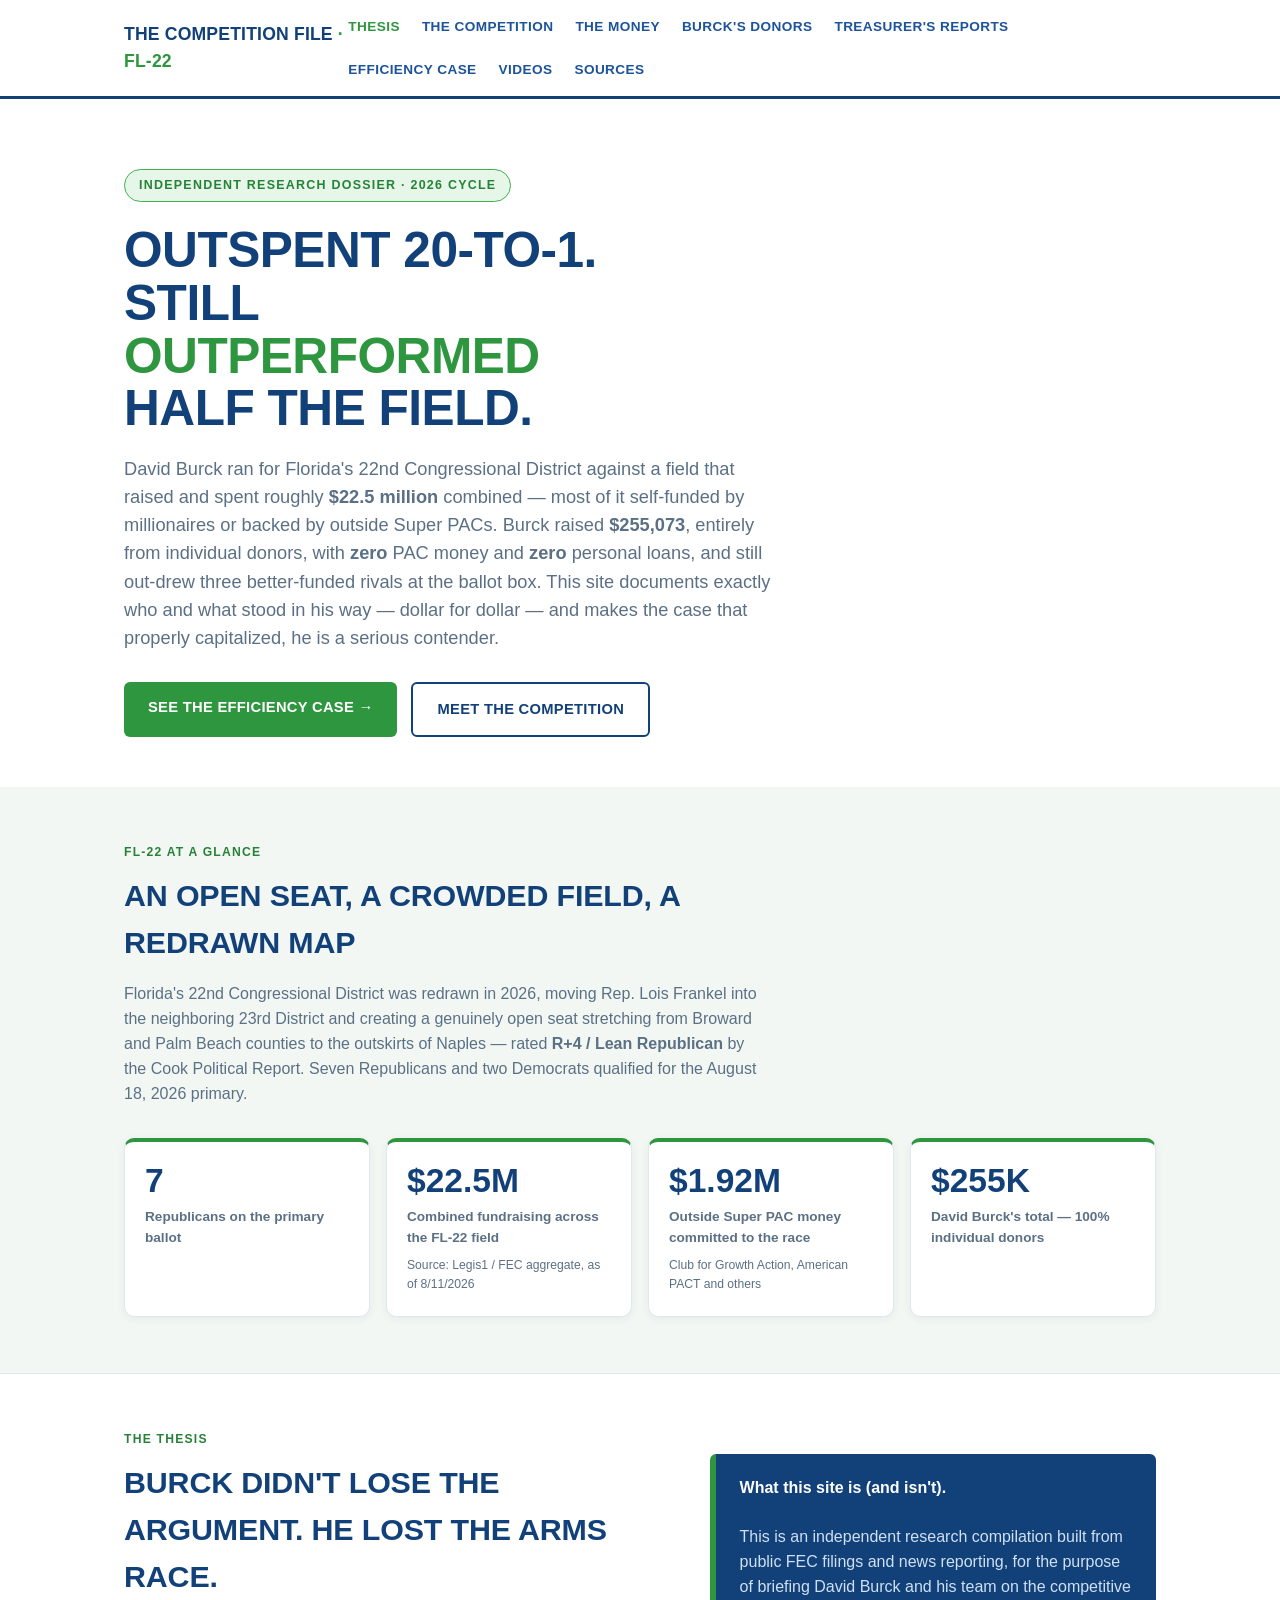
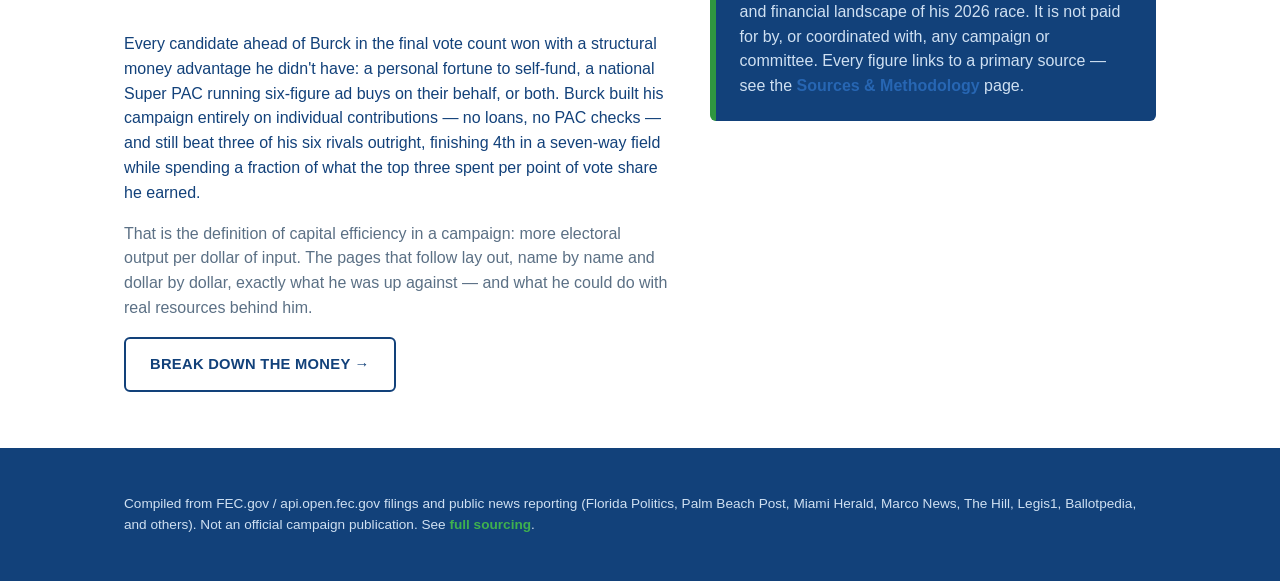
==== index.html @ 6a0e6aef "Build FL-22 opposition & capital-efficiency research site Independent research dossier for David Bur" ====
<!DOCTYPE html>
<html lang="en">
<head>
<meta charset="UTF-8">
<meta name="viewport" content="width=device-width, initial-scale=1.0">
<title>The Case for Capital: David Burck, FL-22</title>
<meta name="description" content="An independent research dossier on the 2026 FL-22 Republican primary: David Burck's competition, every dollar behind them, every dollar behind him, and the capital-efficiency case for backing him again.">
<meta property="og:title" content="The Case for Capital: David Burck, FL-22">
<meta property="og:description" content="Every opponent. Every dollar. The capital-efficiency case for David Burck's next run.">
<meta property="og:image" content="https://aeventures.github.io/burck-opposition-report/assets/og.png">
<meta property="og:image:width" content="1200">
<meta property="og:image:height" content="630">
<meta property="og:url" content="https://aeventures.github.io/burck-opposition-report/">
<meta property="og:type" content="website">
<meta name="twitter:card" content="summary_large_image">
<link rel="stylesheet" href="css/style.css">
</head>
<body>
<header class="site">
  <div class="wrap">
    <div class="brand">THE COMPETITION FILE <span>· FL-22</span></div>
    <nav class="main">
      <a href="index.html" class="active">Thesis</a>
      <a href="opponents.html">The Competition</a>
      <a href="money.html">The Money</a>
      <a href="donors.html">Burck's Donors</a>
      <a href="treasurer-reports.html">Treasurer's Reports</a>
      <a href="efficiency.html">Efficiency Case</a>
      <a href="videos.html">Videos</a>
      <a href="sources.html">Sources</a>
    </nav>
  </div>
</header>

<section class="hero">
  <div class="wrap">
    <span class="eyebrow">Independent Research Dossier · 2026 Cycle</span>
    <h1>Outspent 20-to-1. Still <span class="accent">outperformed</span> half the field.</h1>
    <p class="lede">
      David Burck ran for Florida's 22nd Congressional District against a field that raised and spent
      roughly <strong>$22.5 million</strong> combined — most of it self-funded by millionaires or backed
      by outside Super PACs. Burck raised <strong>$255,073</strong>, entirely from individual donors,
      with <strong>zero</strong> PAC money and <strong>zero</strong> personal loans, and still out-drew
      three better-funded rivals at the ballot box. This site documents exactly who and what stood in his
      way — dollar for dollar — and makes the case that properly capitalized, he is a serious contender.
    </p>
    <div class="cta-row">
      <a class="btn gold" href="efficiency.html">See the efficiency case →</a>
      <a class="btn ghost" href="opponents.html">Meet the competition</a>
    </div>
  </div>
</section>

<section>
  <div class="wrap">
    <div class="section-head">
      <span class="kicker">FL-22 at a glance</span>
      <h2>An open seat, a crowded field, a redrawn map</h2>
      <p class="dim">Florida's 22nd Congressional District was redrawn in 2026, moving Rep. Lois Frankel
      into the neighboring 23rd District and creating a genuinely open seat stretching from Broward and
      Palm Beach counties to the outskirts of Naples — rated <strong>R+4 / Lean Republican</strong> by the
      Cook Political Report. Seven Republicans and two Democrats qualified for the August 18, 2026
      primary.</p>
    </div>
    <div class="stat-grid">
      <div class="stat-card">
        <div class="num">7</div>
        <div class="label">Republicans on the primary ballot</div>
      </div>
      <div class="stat-card">
        <div class="num">$22.5M</div>
        <div class="label">Combined fundraising across the FL-22 field</div>
        <div class="sub">Source: Legis1 / FEC aggregate, as of 8/11/2026</div>
      </div>
      <div class="stat-card">
        <div class="num">$1.92M</div>
        <div class="label">Outside Super PAC money committed to the race</div>
        <div class="sub">Club for Growth Action, American PACT and others</div>
      </div>
      <div class="stat-card">
        <div class="num">$255K</div>
        <div class="label">David Burck's total — 100% individual donors</div>
      </div>
    </div>
  </div>
</section>

<section>
  <div class="wrap two-col">
    <div>
      <div class="section-head">
        <span class="kicker">The thesis</span>
        <h2>Burck didn't lose the argument. He lost the arms race.</h2>
      </div>
      <p>Every candidate ahead of Burck in the final vote count won with a structural money advantage he
      didn't have: a personal fortune to self-fund, a national Super PAC running six-figure ad buys on
      their behalf, or both. Burck built his campaign entirely on individual contributions — no loans, no
      PAC checks — and still beat three of his six rivals outright, finishing 4th in a seven-way field
      while spending a fraction of what the top three spent per point of vote share he earned.</p>
      <p class="dim">That is the definition of capital efficiency in a campaign: more electoral output per
      dollar of input. The pages that follow lay out, name by name and dollar by dollar, exactly what he
      was up against — and what he could do with real resources behind him.</p>
      <div class="cta-row">
        <a class="btn ghost" href="money.html">Break down the money →</a>
      </div>
    </div>
    <div class="callout">
      <strong>What this site is (and isn't).</strong><br><br>
      This is an independent research compilation built from public FEC filings and news reporting, for
      the purpose of briefing David Burck and his team on the competitive and financial landscape of his
      2026 race. It is not paid for by, or coordinated with, any campaign or committee. Every figure links
      to a primary source — see the <a href="sources.html">Sources &amp; Methodology</a> page.
    </div>
  </div>
</section>

<footer class="site">
  <div class="wrap">
    <p>Compiled from FEC.gov / api.open.fec.gov filings and public news reporting (Florida Politics, Palm
    Beach Post, Miami Herald, Marco News, The Hill, Legis1, Ballotpedia, and others). Not an official
    campaign publication. See <a href="sources.html">full sourcing</a>.</p>
  </div>
</footer>

</body>
</html>
---- css/style.css ----
:root {
  /* Campaign infographic palette: deep navy, kelly green, crisp white */
  --white: #ffffff;
  --cloud: #f2f7f3;
  --navy-950: #0a3161;
  --navy-900: #12417a;
  --navy-800: #1c539a;
  --navy-700: #2766b3;
  --navy-line: #d7e3f2;
  --green-900: #1f6b2e;
  --green-800: #278238;
  --green-700: #2f9640;
  --green-600: #3fb14e;
  --green-light: #e6f7e9;
  --ink: #12417a;
  --muted: #5b7085;
  --card: #ffffff;
  --border: #e0e7ee;
  --sans: "Helvetica Neue", Arial, "Segoe UI", sans-serif;
  --head: "Arial Black", "Helvetica Neue", Arial, sans-serif;
}

* { box-sizing: border-box; }

html { scroll-behavior: smooth; }

body {
  margin: 0;
  background: var(--white);
  color: var(--ink);
  font-family: var(--sans);
  line-height: 1.55;
  -webkit-font-smoothing: antialiased;
}

a { color: var(--navy-700); text-decoration: none; font-weight: 600; }
a:hover { text-decoration: underline; }

.wrap {
  max-width: 1080px;
  margin: 0 auto;
  padding: 0 24px;
}

/* Nav */
header.site {
  position: sticky;
  top: 0;
  z-index: 50;
  background: var(--white);
  border-bottom: 3px solid var(--navy-900);
}
header.site .wrap {
  display: flex;
  align-items: center;
  justify-content: space-between;
  padding-top: 16px;
  padding-bottom: 16px;
}
.brand {
  font-family: var(--head);
  font-weight: 900;
  font-size: 1.1rem;
  color: var(--navy-900);
  letter-spacing: 0.01em;
  text-transform: uppercase;
}
.brand span { color: var(--green-700); }
nav.main { display: flex; gap: 22px; flex-wrap: wrap; }
nav.main a {
  color: var(--navy-800);
  font-size: 0.85rem;
  font-weight: 800;
  text-transform: uppercase;
  letter-spacing: 0.03em;
}
nav.main a:hover, nav.main a.active { color: var(--green-700); text-decoration: none; }

/* Hero */
.hero {
  padding: 70px 0 50px;
  border-bottom: none;
}
.eyebrow {
  display: inline-block;
  color: var(--green-800);
  font-weight: 800;
  letter-spacing: 0.1em;
  text-transform: uppercase;
  font-size: 0.78rem;
  background: var(--green-light);
  border: 1px solid var(--green-600);
  padding: 6px 14px;
  border-radius: 999px;
  margin-bottom: 22px;
}
h1 {
  font-family: var(--head);
  font-weight: 900;
  text-transform: uppercase;
  font-size: clamp(2rem, 4.6vw, 3.1rem);
  line-height: 1.06;
  margin: 0 0 20px;
  max-width: 18ch;
  color: var(--navy-900);
  letter-spacing: -0.01em;
}
h1 .accent { color: var(--green-700); }
.lede {
  font-size: 1.14rem;
  color: var(--muted);
  max-width: 64ch;
  margin: 0 0 30px;
}
.cta-row { display: flex; gap: 14px; flex-wrap: wrap; }
.btn {
  display: inline-block;
  padding: 14px 24px;
  border-radius: 6px;
  font-weight: 800;
  font-size: 0.92rem;
  letter-spacing: 0.02em;
  text-transform: uppercase;
}
.btn.gold { background: var(--green-700); color: var(--white); }
.btn.gold:hover { text-decoration: none; background: var(--green-800); }
.btn.ghost { border: 2px solid var(--navy-900); color: var(--navy-900); }
.btn.ghost:hover { text-decoration: none; background: var(--navy-900); color: var(--white); }

/* Sections */
section { padding: 56px 0; border-bottom: 1px solid var(--border); }
section:nth-of-type(even) { background: var(--cloud); }
section:last-of-type { border-bottom: none; }
.section-head { max-width: 72ch; margin-bottom: 32px; }
.section-head .kicker {
  color: var(--green-800);
  font-weight: 800;
  text-transform: uppercase;
  letter-spacing: 0.1em;
  font-size: 0.76rem;
  display: block;
  margin-bottom: 10px;
}
h2 {
  font-family: var(--head);
  font-weight: 900;
  text-transform: uppercase;
  font-size: clamp(1.4rem, 3vw, 1.9rem);
  margin: 0 0 12px;
  color: var(--navy-900);
  letter-spacing: -0.005em;
}
h3 { font-family: var(--head); font-weight: 900; font-size: 1.1rem; margin: 0 0 8px; color: var(--navy-900); text-transform: uppercase; }
p.dim { color: var(--muted); }

/* Stat grid */
.stat-grid { display: grid; grid-template-columns: repeat(auto-fit, minmax(200px, 1fr)); gap: 16px; }
.stat-card {
  background: var(--white);
  border: 1px solid var(--border);
  border-top: 4px solid var(--green-700);
  border-radius: 10px;
  padding: 22px 20px;
  box-shadow: 0 2px 8px rgba(13,43,82,0.06);
}
.stat-card .num { font-family: var(--head); font-weight: 900; font-size: 2.1rem; color: var(--navy-900); line-height: 1; margin-bottom: 8px; }
.stat-card .label { color: var(--muted); font-size: 0.85rem; font-weight: 600; }
.stat-card .sub { color: var(--muted); font-size: 0.76rem; margin-top: 8px; }

/* Cards / opponents */
.card-grid { display: grid; grid-template-columns: repeat(auto-fit, minmax(300px, 1fr)); gap: 20px; }
.opp-card {
  background: var(--white);
  border: 1px solid var(--border);
  border-radius: 12px;
  padding: 24px;
  box-shadow: 0 2px 8px rgba(13,43,82,0.06);
}
.opp-card.winner { border: 2px solid var(--navy-900); box-shadow: 0 4px 14px rgba(13,43,82,0.14); }
.opp-card .rank {
  display: inline-block;
  font-size: 0.7rem;
  font-weight: 800;
  letter-spacing: 0.06em;
  text-transform: uppercase;
  color: var(--white);
  background: var(--green-700);
  border-radius: 6px;
  padding: 5px 11px;
  margin-bottom: 12px;
}
.opp-card .rank.muted { background: var(--navy-800); color: var(--white); }
.opp-card .meta { color: var(--muted); font-size: 0.88rem; margin-bottom: 14px; }
.opp-card ul { margin: 10px 0 14px; padding-left: 18px; color: var(--ink); font-size: 0.94rem; }
.opp-card ul li { margin-bottom: 6px; }
.opp-card .money-line { display: flex; justify-content: space-between; font-size: 0.9rem; border-top: 1px dashed var(--border); padding-top: 10px; margin-top: 10px; color: var(--muted); }
.opp-card .money-line b { color: var(--navy-900); }
.opp-card .vote-bar-track { background: var(--navy-line); border-radius: 999px; height: 10px; overflow: hidden; margin: 10px 0; }
.opp-card .vote-bar-fill { background: var(--green-700); height: 100%; }
.opp-card .sources { margin-top: 14px; font-size: 0.76rem; color: var(--muted); }
.opp-card .sources a { color: var(--muted); font-weight: 400; }

/* Bar chart (CSS) */
.barchart { display: flex; flex-direction: column; gap: 14px; }
.bar-row { display: grid; grid-template-columns: 160px 1fr 110px; align-items: center; gap: 14px; }
.bar-row .name { font-weight: 800; font-size: 0.9rem; color: var(--navy-900); }
.bar-row .name.you { color: var(--green-800); }
.bar-track { background: var(--navy-line); border-radius: 4px; height: 24px; overflow: hidden; }
.bar-fill { height: 100%; background: var(--navy-700); border-radius: 4px 0 0 4px; }
.bar-fill.you { background: var(--green-700); }
.bar-fill.win { background: var(--navy-900); }
.bar-row .val { text-align: right; font-variant-numeric: tabular-nums; color: var(--navy-900); font-weight: 700; font-size: 0.9rem; }

/* Table */
table.data { width: 100%; border-collapse: collapse; font-size: 0.9rem; }
table.data th, table.data td { text-align: left; padding: 11px 12px; border-bottom: 1px solid var(--border); }
table.data th { background: var(--navy-900); color: var(--white); text-transform: uppercase; font-size: 0.7rem; letter-spacing: 0.05em; }
table.data td { color: var(--ink); }
table.data tr:hover td { background: var(--green-light); }
.table-wrap { overflow-x: auto; border: 1px solid var(--border); border-radius: 10px; background: var(--white); }
.table-wrap table.data { min-width: 620px; }
.table-wrap table.data th:first-child { border-top-left-radius: 10px; }
.table-wrap table.data th:last-child { border-top-right-radius: 10px; }
input.search {
  width: 100%;
  max-width: 360px;
  padding: 12px 14px;
  border-radius: 6px;
  border: 2px solid var(--navy-line);
  background: var(--white);
  color: var(--ink);
  font-size: 0.95rem;
  margin-bottom: 16px;
}
input.search:focus { outline: none; border-color: var(--green-700); }
input.search::placeholder { color: var(--muted); }

.pill {
  display: inline-block;
  padding: 4px 11px;
  border-radius: 5px;
  font-size: 0.7rem;
  font-weight: 800;
  text-transform: uppercase;
  letter-spacing: 0.03em;
}
.pill.zero { background: var(--green-light); color: var(--green-900); border: 1px solid var(--green-700); }
.pill.self { background: var(--navy-line); color: var(--navy-900); border: 1px solid var(--navy-800); }

.callout {
  background: var(--navy-900);
  border-left: 6px solid var(--green-700);
  border-radius: 6px;
  padding: 22px 24px;
  margin: 24px 0;
  color: #cfe0f2;
}
.callout strong { color: var(--white); }

footer.site {
  padding: 32px 0;
  color: #cfe0f2;
  font-size: 0.85rem;
  background: var(--navy-900);
}
footer.site a { color: var(--green-600); }

.two-col { display: grid; grid-template-columns: 1.1fr 0.9fr; gap: 40px; align-items: start; }
@media (max-width: 800px) {
  .two-col { grid-template-columns: 1fr; }
  .bar-row { grid-template-columns: 100px 1fr 80px; }
}

.badge-row { display: flex; gap: 8px; flex-wrap: wrap; margin-top: 10px; }

ol.cite { padding-left: 20px; color: var(--muted); font-size: 0.9rem; }
ol.cite li { margin-bottom: 10px; word-break: break-word; }
ol.cite a { font-weight: 400; }
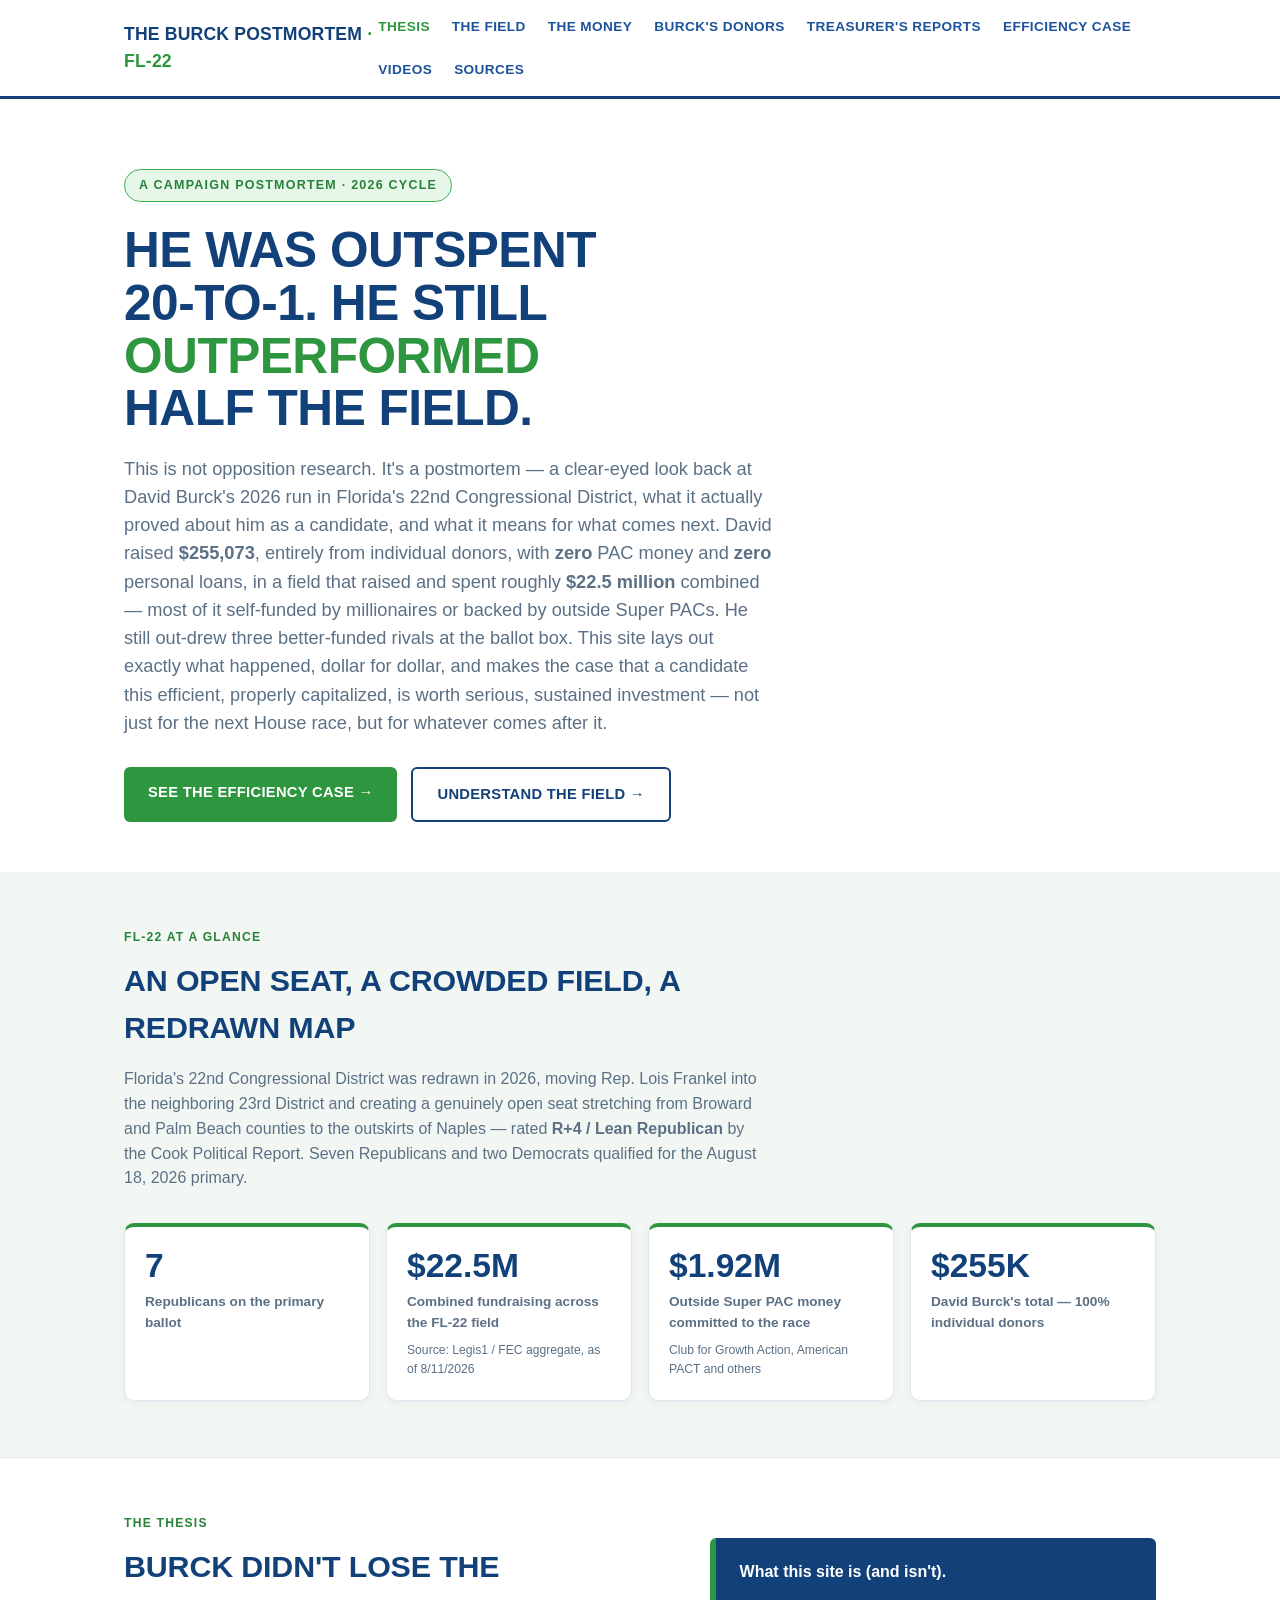
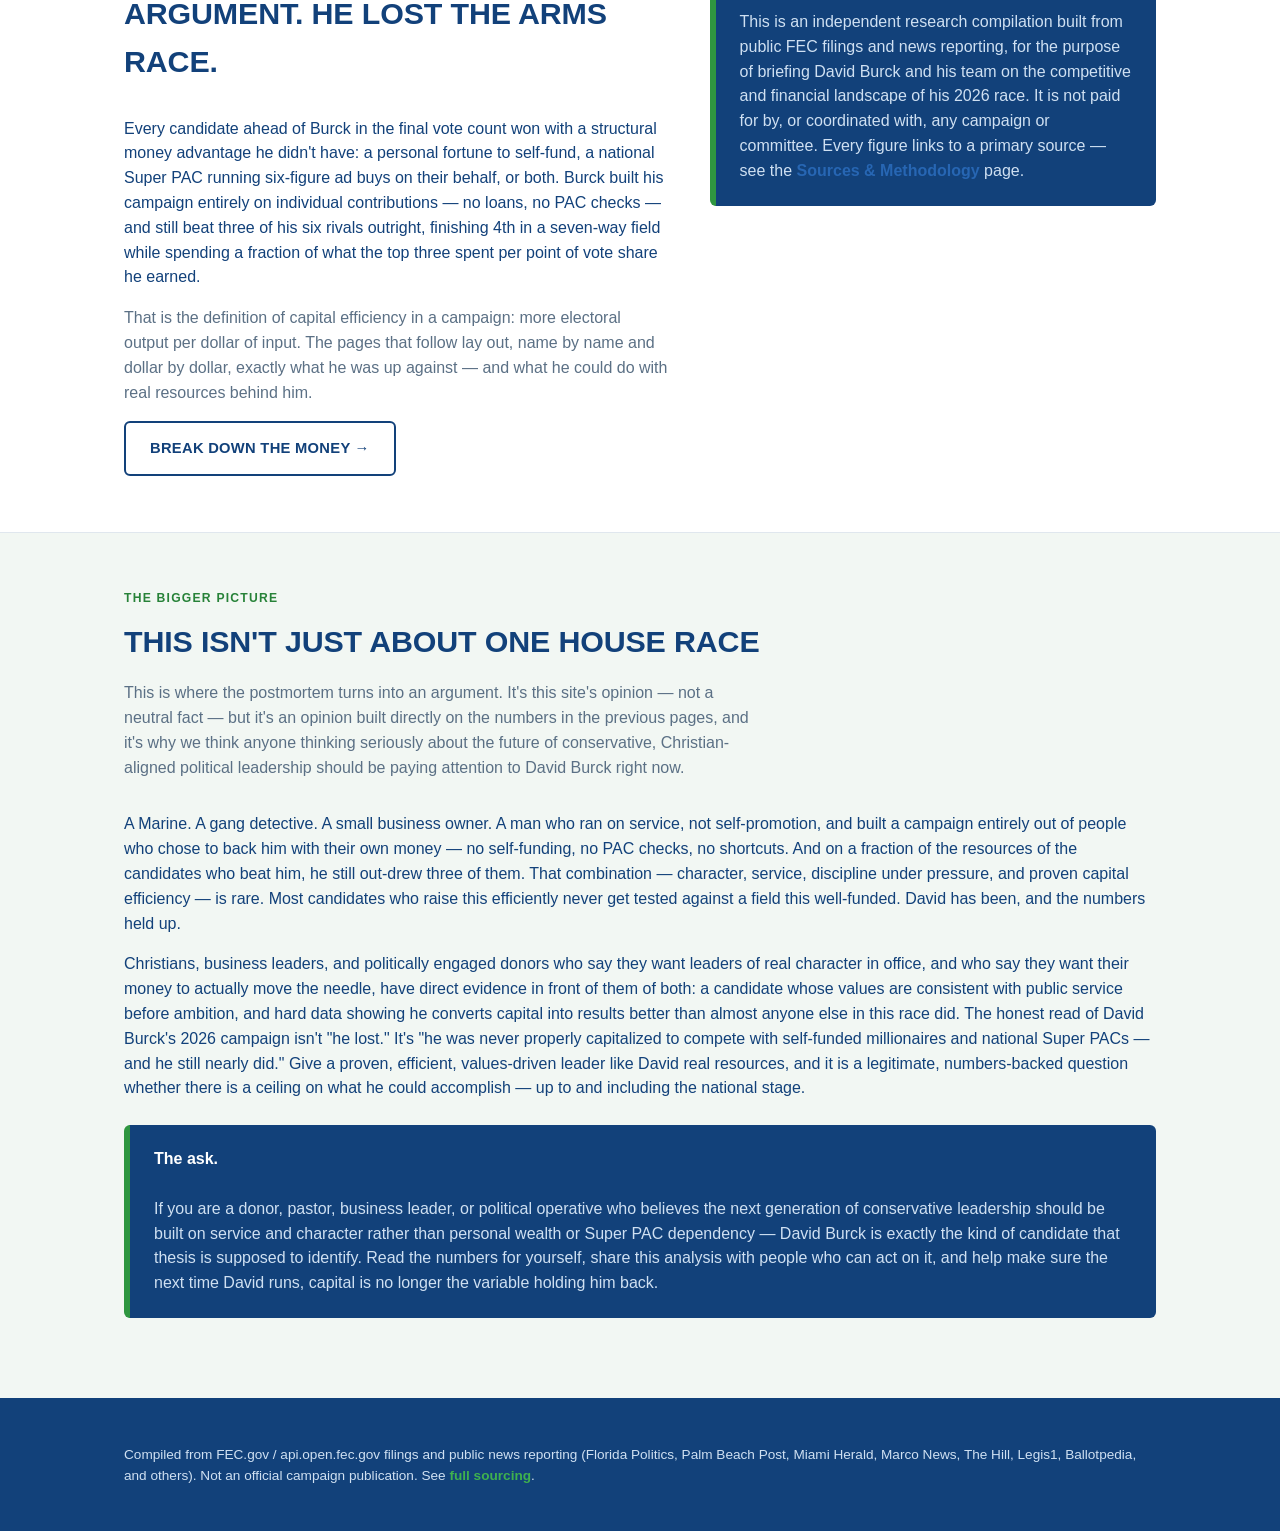
==== commit 863b9ce0: "Reframe site as campaign postmortem and investment thesis Rename from opposition-research framing to" ====
--- a/index.html
+++ b/index.html
@@ -3,14 +3,14 @@
 <head>
 <meta charset="UTF-8">
 <meta name="viewport" content="width=device-width, initial-scale=1.0">
-<title>The Case for Capital: David Burck, FL-22</title>
-<meta name="description" content="An independent research dossier on the 2026 FL-22 Republican primary: David Burck's competition, every dollar behind them, every dollar behind him, and the capital-efficiency case for backing him again.">
-<meta property="og:title" content="The Case for Capital: David Burck, FL-22">
-<meta property="og:description" content="Every opponent. Every dollar. The capital-efficiency case for David Burck's next run.">
-<meta property="og:image" content="https://aeventures.github.io/burck-opposition-report/assets/og.png">
+<title>The Burck Postmortem — A Campaign Analysis & The Case for What's Next</title>
+<meta name="description" content="A postmortem analysis of David Burck's 2026 FL-22 campaign: what happened, what it revealed about his ability as a candidate, and why Christians and politically engaged donors looking for a leader worth backing all the way to the top of the ticket should be paying attention.">
+<meta property="og:title" content="The Burck Postmortem — A Campaign Analysis & The Case for What's Next">
+<meta property="og:description" content="What FL-22 actually proved about David Burck — and why properly capitalized, he could be one of the most consequential political leaders of his generation.">
+<meta property="og:image" content="https://aeventures.github.io/burck-postmortem/assets/og.png">
 <meta property="og:image:width" content="1200">
 <meta property="og:image:height" content="630">
-<meta property="og:url" content="https://aeventures.github.io/burck-opposition-report/">
+<meta property="og:url" content="https://aeventures.github.io/burck-postmortem/">
 <meta property="og:type" content="website">
 <meta name="twitter:card" content="summary_large_image">
 <link rel="stylesheet" href="css/style.css">
@@ -18,10 +18,10 @@
 <body>
 <header class="site">
   <div class="wrap">
-    <div class="brand">THE COMPETITION FILE <span>· FL-22</span></div>
+    <div class="brand">THE BURCK POSTMORTEM <span>· FL-22</span></div>
     <nav class="main">
       <a href="index.html" class="active">Thesis</a>
-      <a href="opponents.html">The Competition</a>
+      <a href="opponents.html">The Field</a>
       <a href="money.html">The Money</a>
       <a href="donors.html">Burck's Donors</a>
       <a href="treasurer-reports.html">Treasurer's Reports</a>
@@ -34,19 +34,22 @@
 
 <section class="hero">
   <div class="wrap">
-    <span class="eyebrow">Independent Research Dossier · 2026 Cycle</span>
-    <h1>Outspent 20-to-1. Still <span class="accent">outperformed</span> half the field.</h1>
+    <span class="eyebrow">A Campaign Postmortem · 2026 Cycle</span>
+    <h1>He was outspent 20-to-1. He still <span class="accent">outperformed</span> half the field.</h1>
     <p class="lede">
-      David Burck ran for Florida's 22nd Congressional District against a field that raised and spent
-      roughly <strong>$22.5 million</strong> combined — most of it self-funded by millionaires or backed
-      by outside Super PACs. Burck raised <strong>$255,073</strong>, entirely from individual donors,
-      with <strong>zero</strong> PAC money and <strong>zero</strong> personal loans, and still out-drew
-      three better-funded rivals at the ballot box. This site documents exactly who and what stood in his
-      way — dollar for dollar — and makes the case that properly capitalized, he is a serious contender.
+      This is not opposition research. It's a postmortem — a clear-eyed look back at David Burck's 2026
+      run in Florida's 22nd Congressional District, what it actually proved about him as a candidate, and
+      what it means for what comes next. David raised <strong>$255,073</strong>, entirely from individual
+      donors, with <strong>zero</strong> PAC money and <strong>zero</strong> personal loans, in a field that
+      raised and spent roughly <strong>$22.5 million</strong> combined — most of it self-funded by
+      millionaires or backed by outside Super PACs. He still out-drew three better-funded rivals at the
+      ballot box. This site lays out exactly what happened, dollar for dollar, and makes the case that a
+      candidate this efficient, properly capitalized, is worth serious, sustained investment — not just for
+      the next House race, but for whatever comes after it.
     </p>
     <div class="cta-row">
       <a class="btn gold" href="efficiency.html">See the efficiency case →</a>
-      <a class="btn ghost" href="opponents.html">Meet the competition</a>
+      <a class="btn ghost" href="opponents.html">Understand the field →</a>
     </div>
   </div>
 </section>
@@ -114,6 +117,42 @@
   </div>
 </section>
 
+<section>
+  <div class="wrap">
+    <div class="section-head">
+      <span class="kicker">The bigger picture</span>
+      <h2>This isn't just about one House race</h2>
+      <p class="dim">This is where the postmortem turns into an argument. It's this site's opinion — not a
+      neutral fact — but it's an opinion built directly on the numbers in the previous pages, and it's why
+      we think anyone thinking seriously about the future of conservative, Christian-aligned political
+      leadership should be paying attention to David Burck right now.</p>
+    </div>
+    <p>A Marine. A gang detective. A small business owner. A man who ran on service, not self-promotion, and
+    built a campaign entirely out of people who chose to back him with their own money — no self-funding,
+    no PAC checks, no shortcuts. And on a fraction of the resources of the candidates who beat him, he still
+    out-drew three of them. That combination — character, service, discipline under pressure, and proven
+    capital efficiency — is rare. Most candidates who raise this efficiently never get tested against a
+    field this well-funded. David has been, and the numbers held up.</p>
+    <p>Christians, business leaders, and politically engaged donors who say they want leaders of real
+    character in office, and who say they want their money to actually move the needle, have direct
+    evidence in front of them of both: a candidate whose values are consistent with public service before
+    ambition, and hard data showing he converts capital into results better than almost anyone else in this
+    race did. The honest read of David Burck's 2026 campaign isn't "he lost." It's "he was never properly
+    capitalized to compete with self-funded millionaires and national Super PACs — and he still nearly did."
+    Give a proven, efficient, values-driven leader like David real resources, and it is a legitimate,
+    numbers-backed question whether there is a ceiling on what he could accomplish — up to and including the
+    national stage.</p>
+    <div class="callout">
+      <strong>The ask.</strong><br><br>
+      If you are a donor, pastor, business leader, or political operative who believes the next generation
+      of conservative leadership should be built on service and character rather than personal wealth or
+      Super PAC dependency — David Burck is exactly the kind of candidate that thesis is supposed to
+      identify. Read the numbers for yourself, share this analysis with people who can act on it, and help
+      make sure the next time David runs, capital is no longer the variable holding him back.
+    </div>
+  </div>
+</section>
+
 <footer class="site">
   <div class="wrap">
     <p>Compiled from FEC.gov / api.open.fec.gov filings and public news reporting (Florida Politics, Palm
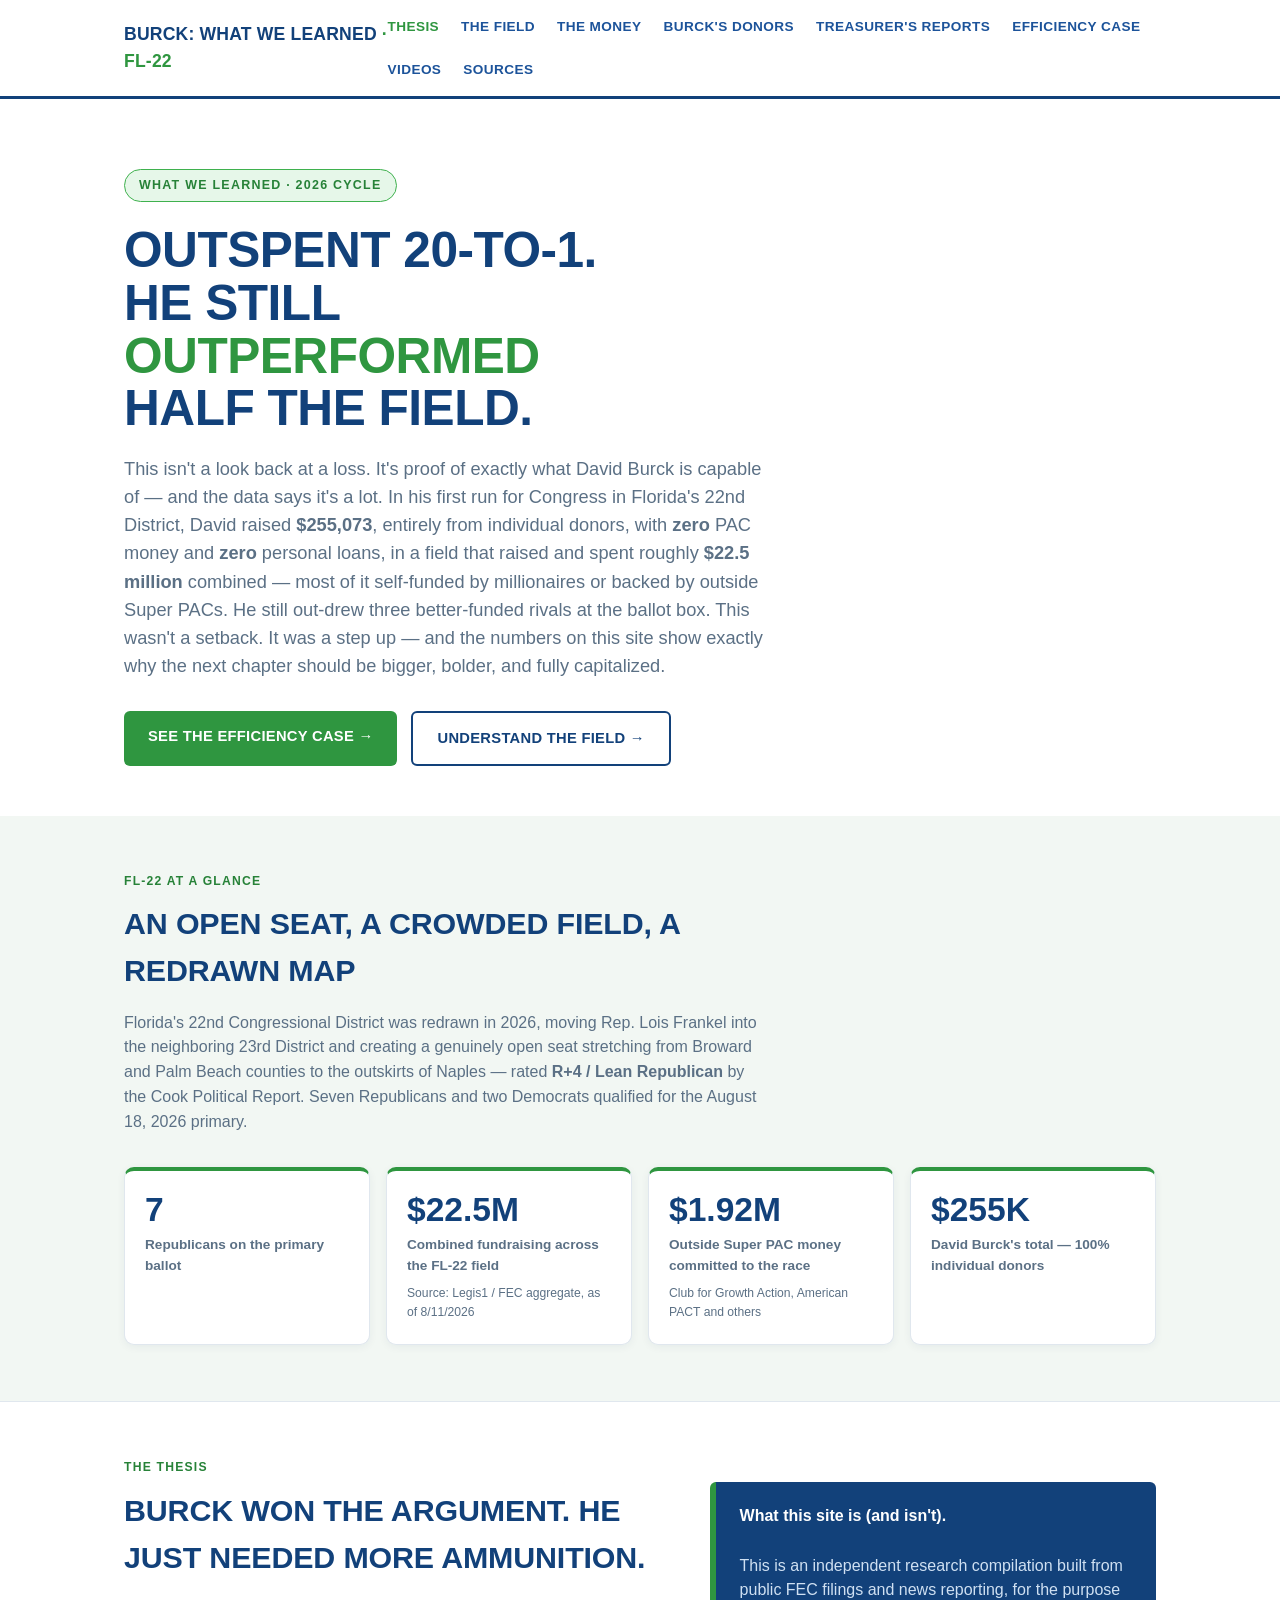
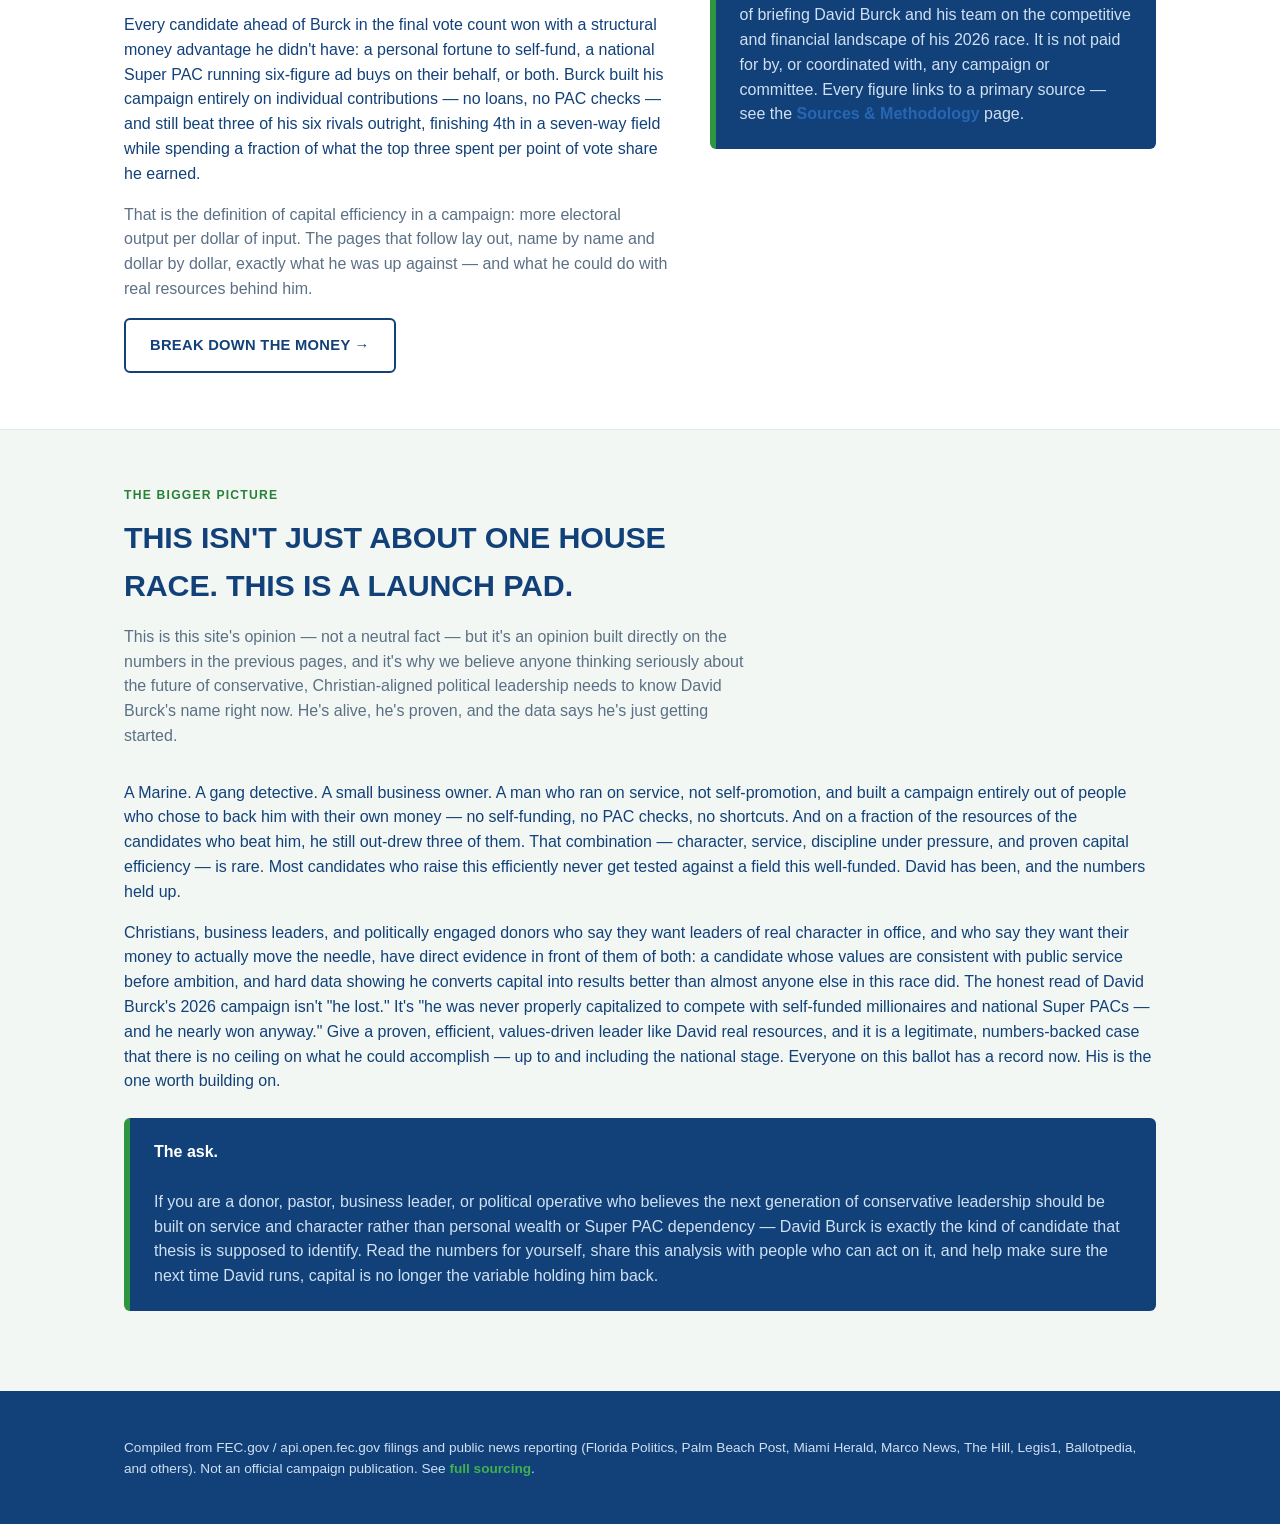
==== commit a95fa892: "Rebrand from postmortem to What We Learned framing Swap the death/postmortem language for a victorio" ====
--- a/index.html
+++ b/index.html
@@ -3,14 +3,14 @@
 <head>
 <meta charset="UTF-8">
 <meta name="viewport" content="width=device-width, initial-scale=1.0">
-<title>The Burck Postmortem — A Campaign Analysis & The Case for What's Next</title>
-<meta name="description" content="A postmortem analysis of David Burck's 2026 FL-22 campaign: what happened, what it revealed about his ability as a candidate, and why Christians and politically engaged donors looking for a leader worth backing all the way to the top of the ticket should be paying attention.">
-<meta property="og:title" content="The Burck Postmortem — A Campaign Analysis & The Case for What's Next">
+<title>Burck: What We Learned — The Data Behind a Rising Leader</title>
+<meta name="description" content="What David Burck's 2026 FL-22 campaign actually proved about him as a candidate — and why Christians and politically engaged donors looking for a leader worth backing all the way to the top of the ticket should be paying attention right now.">
+<meta property="og:title" content="Burck: What We Learned — The Data Behind a Rising Leader">
 <meta property="og:description" content="What FL-22 actually proved about David Burck — and why properly capitalized, he could be one of the most consequential political leaders of his generation.">
-<meta property="og:image" content="https://aeventures.github.io/burck-postmortem/assets/og.png">
+<meta property="og:image" content="https://aeventures.github.io/burck-what-we-learned/assets/og.png">
 <meta property="og:image:width" content="1200">
 <meta property="og:image:height" content="630">
-<meta property="og:url" content="https://aeventures.github.io/burck-postmortem/">
+<meta property="og:url" content="https://aeventures.github.io/burck-what-we-learned/">
 <meta property="og:type" content="website">
 <meta name="twitter:card" content="summary_large_image">
 <link rel="stylesheet" href="css/style.css">
@@ -18,7 +18,7 @@
 <body>
 <header class="site">
   <div class="wrap">
-    <div class="brand">THE BURCK POSTMORTEM <span>· FL-22</span></div>
+    <div class="brand">BURCK: WHAT WE LEARNED <span>· FL-22</span></div>
     <nav class="main">
       <a href="index.html" class="active">Thesis</a>
       <a href="opponents.html">The Field</a>
@@ -34,18 +34,17 @@
 
 <section class="hero">
   <div class="wrap">
-    <span class="eyebrow">A Campaign Postmortem · 2026 Cycle</span>
-    <h1>He was outspent 20-to-1. He still <span class="accent">outperformed</span> half the field.</h1>
+    <span class="eyebrow">What We Learned · 2026 Cycle</span>
+    <h1>Outspent 20-to-1. He still <span class="accent">outperformed</span> half the field.</h1>
     <p class="lede">
-      This is not opposition research. It's a postmortem — a clear-eyed look back at David Burck's 2026
-      run in Florida's 22nd Congressional District, what it actually proved about him as a candidate, and
-      what it means for what comes next. David raised <strong>$255,073</strong>, entirely from individual
-      donors, with <strong>zero</strong> PAC money and <strong>zero</strong> personal loans, in a field that
-      raised and spent roughly <strong>$22.5 million</strong> combined — most of it self-funded by
-      millionaires or backed by outside Super PACs. He still out-drew three better-funded rivals at the
-      ballot box. This site lays out exactly what happened, dollar for dollar, and makes the case that a
-      candidate this efficient, properly capitalized, is worth serious, sustained investment — not just for
-      the next House race, but for whatever comes after it.
+      This isn't a look back at a loss. It's proof of exactly what David Burck is capable of — and the data
+      says it's a lot. In his first run for Congress in Florida's 22nd District, David raised
+      <strong>$255,073</strong>, entirely from individual donors, with <strong>zero</strong> PAC money and
+      <strong>zero</strong> personal loans, in a field that raised and spent roughly
+      <strong>$22.5 million</strong> combined — most of it self-funded by millionaires or backed by outside
+      Super PACs. He still out-drew three better-funded rivals at the ballot box. This wasn't a setback.
+      It was a step up — and the numbers on this site show exactly why the next chapter should be bigger,
+      bolder, and fully capitalized.
     </p>
     <div class="cta-row">
       <a class="btn gold" href="efficiency.html">See the efficiency case →</a>
@@ -93,7 +92,7 @@
     <div>
       <div class="section-head">
         <span class="kicker">The thesis</span>
-        <h2>Burck didn't lose the argument. He lost the arms race.</h2>
+        <h2>Burck won the argument. He just needed more ammunition.</h2>
       </div>
       <p>Every candidate ahead of Burck in the final vote count won with a structural money advantage he
       didn't have: a personal fortune to self-fund, a national Super PAC running six-figure ad buys on
@@ -121,11 +120,11 @@
   <div class="wrap">
     <div class="section-head">
       <span class="kicker">The bigger picture</span>
-      <h2>This isn't just about one House race</h2>
-      <p class="dim">This is where the postmortem turns into an argument. It's this site's opinion — not a
-      neutral fact — but it's an opinion built directly on the numbers in the previous pages, and it's why
-      we think anyone thinking seriously about the future of conservative, Christian-aligned political
-      leadership should be paying attention to David Burck right now.</p>
+      <h2>This isn't just about one House race. This is a launch pad.</h2>
+      <p class="dim">This is this site's opinion — not a neutral fact — but it's an opinion built directly
+      on the numbers in the previous pages, and it's why we believe anyone thinking seriously about the
+      future of conservative, Christian-aligned political leadership needs to know David Burck's name right
+      now. He's alive, he's proven, and the data says he's just getting started.</p>
     </div>
     <p>A Marine. A gang detective. A small business owner. A man who ran on service, not self-promotion, and
     built a campaign entirely out of people who chose to back him with their own money — no self-funding,
@@ -138,10 +137,10 @@
     evidence in front of them of both: a candidate whose values are consistent with public service before
     ambition, and hard data showing he converts capital into results better than almost anyone else in this
     race did. The honest read of David Burck's 2026 campaign isn't "he lost." It's "he was never properly
-    capitalized to compete with self-funded millionaires and national Super PACs — and he still nearly did."
+    capitalized to compete with self-funded millionaires and national Super PACs — and he nearly won anyway."
     Give a proven, efficient, values-driven leader like David real resources, and it is a legitimate,
-    numbers-backed question whether there is a ceiling on what he could accomplish — up to and including the
-    national stage.</p>
+    numbers-backed case that there is no ceiling on what he could accomplish — up to and including the
+    national stage. Everyone on this ballot has a record now. His is the one worth building on.</p>
     <div class="callout">
       <strong>The ask.</strong><br><br>
       If you are a donor, pastor, business leader, or political operative who believes the next generation
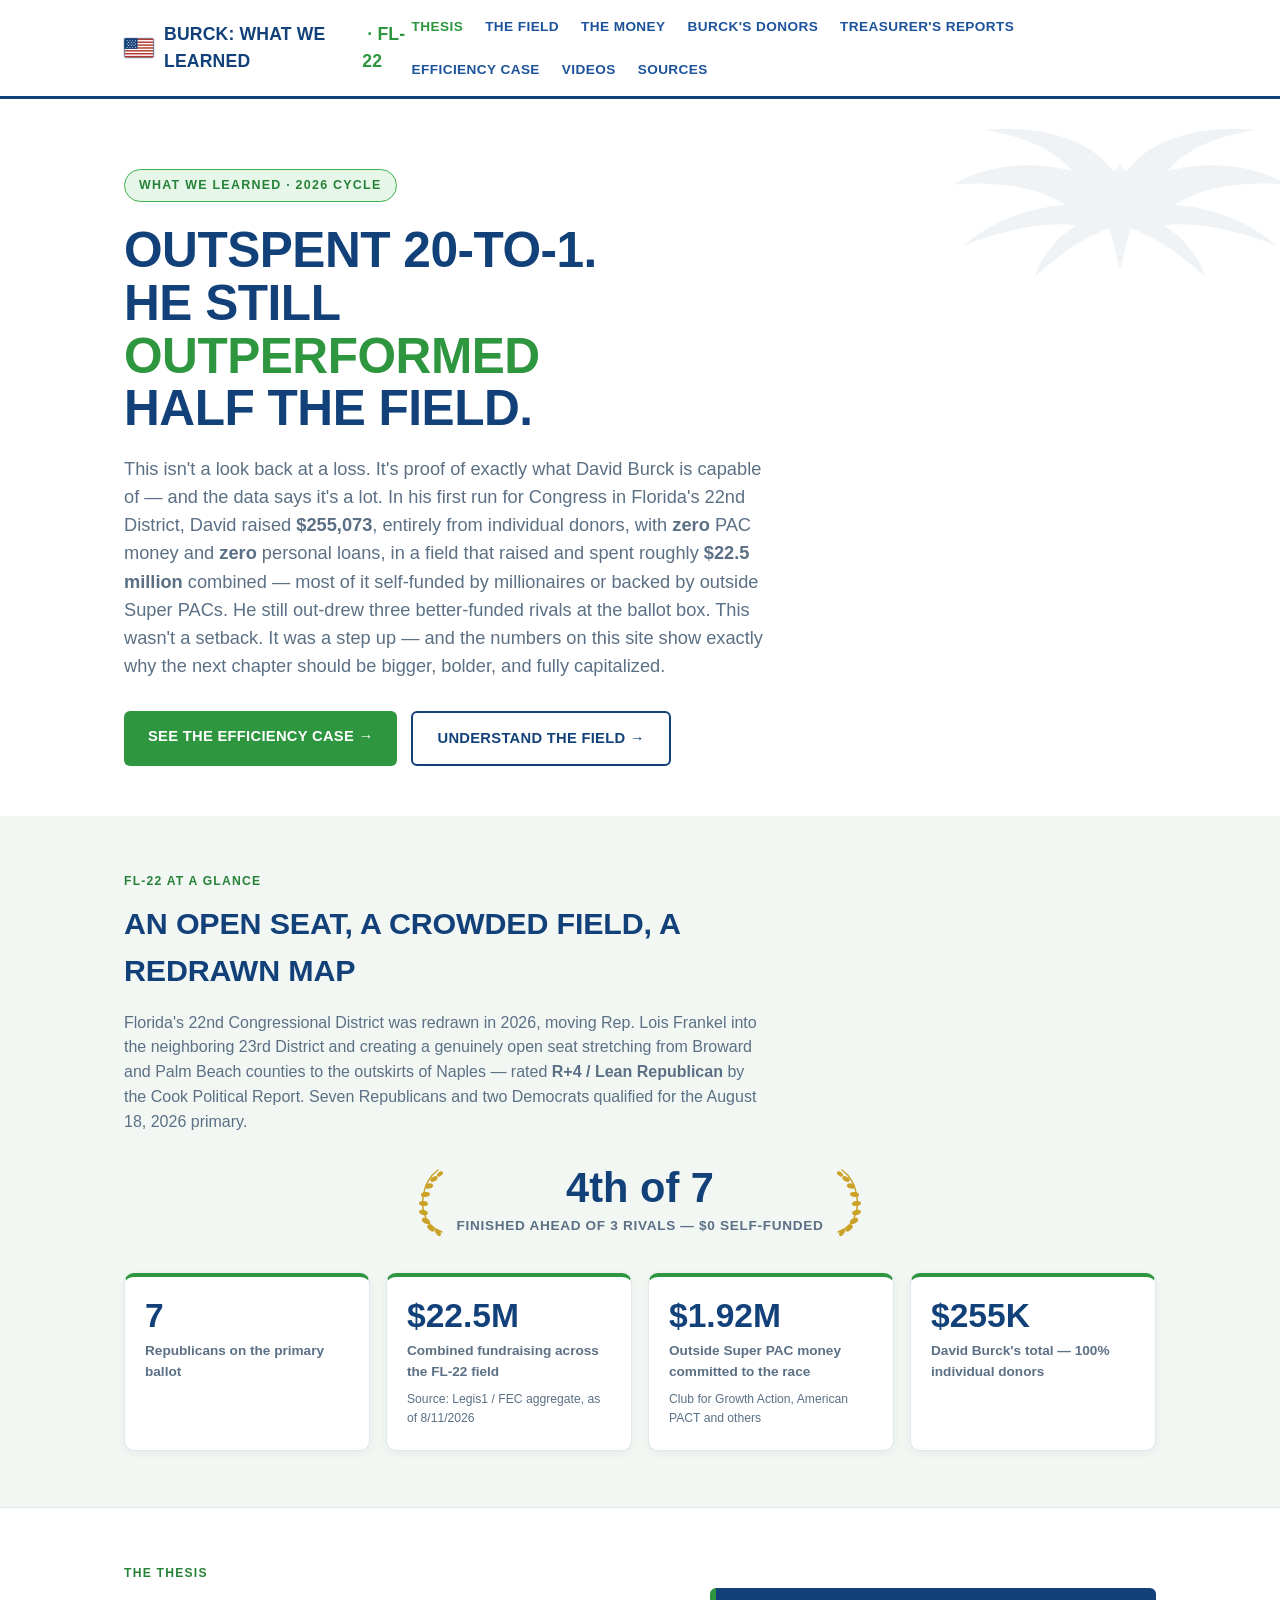
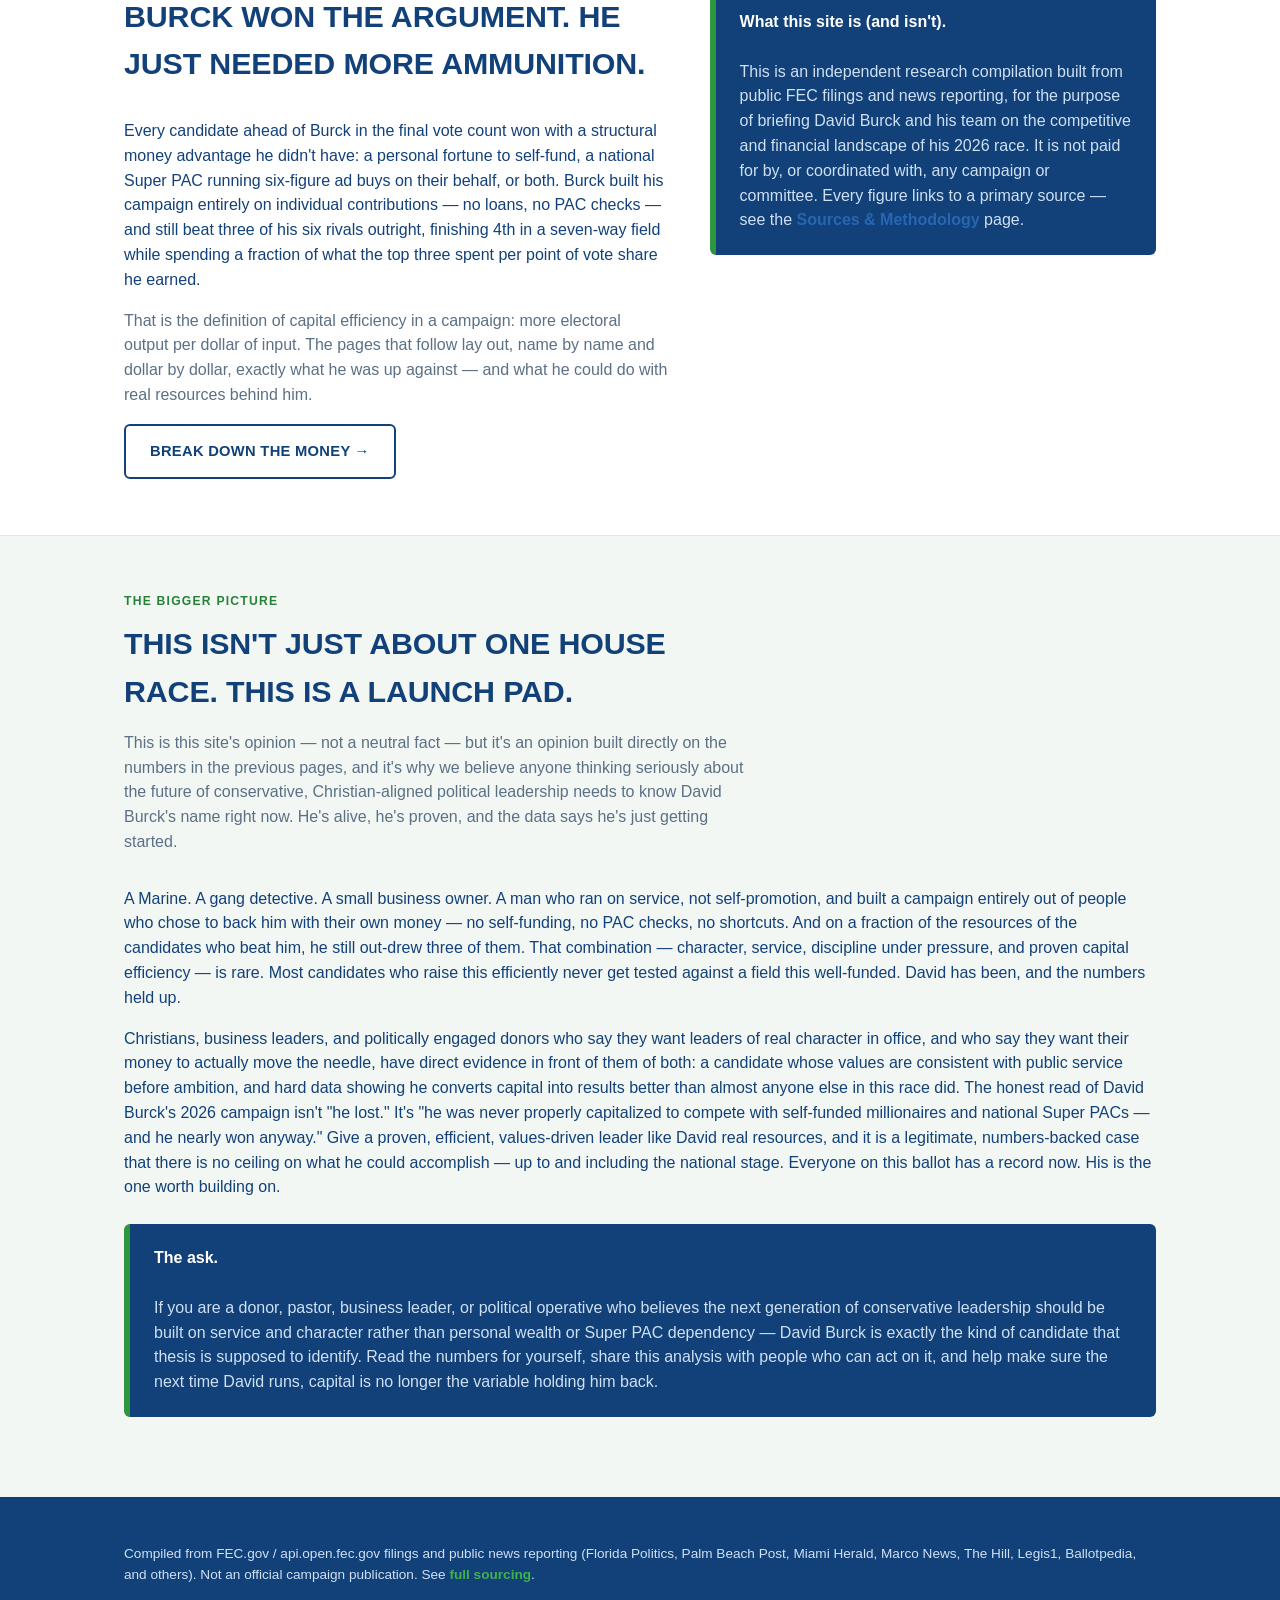
==== commit 330ac76e: "Add flag, eagle, and golden laurel accents Original hand-authored SVG icons (not copied logos/seals)" ====
--- a/index.html
+++ b/index.html
@@ -18,7 +18,10 @@
 <body>
 <header class="site">
   <div class="wrap">
-    <div class="brand">BURCK: WHAT WE LEARNED <span>· FL-22</span></div>
+    <div class="brand brand-row">
+      <svg class="icon-flag-svg"><use href="assets/icons.svg#icon-flag"/></svg>
+      BURCK: WHAT WE LEARNED <span>&nbsp;· FL-22</span>
+    </div>
     <nav class="main">
       <a href="index.html" class="active">Thesis</a>
       <a href="opponents.html">The Field</a>
@@ -33,6 +36,7 @@
 </header>
 
 <section class="hero">
+  <svg class="eagle-watermark"><use href="assets/icons.svg#icon-eagle"/></svg>
   <div class="wrap">
     <span class="eyebrow">What We Learned · 2026 Cycle</span>
     <h1>Outspent 20-to-1. He still <span class="accent">outperformed</span> half the field.</h1>
@@ -63,6 +67,14 @@
       Palm Beach counties to the outskirts of Naples — rated <strong>R+4 / Lean Republican</strong> by the
       Cook Political Report. Seven Republicans and two Democrats qualified for the August 18, 2026
       primary.</p>
+    </div>
+    <div class="laurel-wrap" style="margin-bottom:36px;">
+      <svg><use href="assets/icons.svg#icon-laurel-left"/></svg>
+      <div class="laurel-center">
+        <div class="num">4th of 7</div>
+        <div class="label">Finished ahead of 3 rivals — $0 self-funded</div>
+      </div>
+      <svg><use href="assets/icons.svg#icon-laurel-right"/></svg>
     </div>
     <div class="stat-grid">
       <div class="stat-card">
--- a/css/style.css
+++ b/css/style.css
@@ -276,3 +276,64 @@
 ol.cite { padding-left: 20px; color: var(--muted); font-size: 0.9rem; }
 ol.cite li { margin-bottom: 10px; word-break: break-word; }
 ol.cite a { font-weight: 400; }
+
+/* Patriotic accents: flag, eagle, laurel */
+:root { --laurel-gold: #c9a227; --laurel-gold-light: #e6c34d; }
+
+.icon-flag-svg {
+  width: 30px;
+  height: 20px;
+  vertical-align: middle;
+  margin-right: 10px;
+  border-radius: 2px;
+  box-shadow: 0 0 0 1px var(--border);
+  flex-shrink: 0;
+}
+.brand-row { display: flex; align-items: center; }
+
+.eagle-watermark {
+  position: absolute;
+  top: -20px;
+  right: -10px;
+  width: 340px;
+  height: 204px;
+  color: var(--navy-900);
+  opacity: 0.06;
+  pointer-events: none;
+  z-index: 0;
+}
+.hero { position: relative; overflow: hidden; }
+.hero .wrap { position: relative; z-index: 1; }
+
+.laurel-wrap {
+  display: flex;
+  align-items: center;
+  justify-content: center;
+  gap: 10px;
+}
+.laurel-wrap svg {
+  width: 30px;
+  height: 70px;
+  color: var(--laurel-gold);
+  flex-shrink: 0;
+}
+.laurel-wrap .laurel-center {
+  text-align: center;
+}
+.laurel-wrap .laurel-center .num {
+  font-family: var(--head);
+  font-weight: 900;
+  font-size: 2.6rem;
+  color: var(--navy-900);
+  line-height: 1;
+}
+.laurel-wrap .laurel-center .label {
+  color: var(--muted);
+  font-weight: 700;
+  font-size: 0.85rem;
+  text-transform: uppercase;
+  letter-spacing: 0.05em;
+  margin-top: 6px;
+}
+.laurel-small { display: inline-flex; align-items: center; gap: 4px; vertical-align: middle; }
+.laurel-small svg { width: 16px; height: 36px; color: var(--laurel-gold); }
